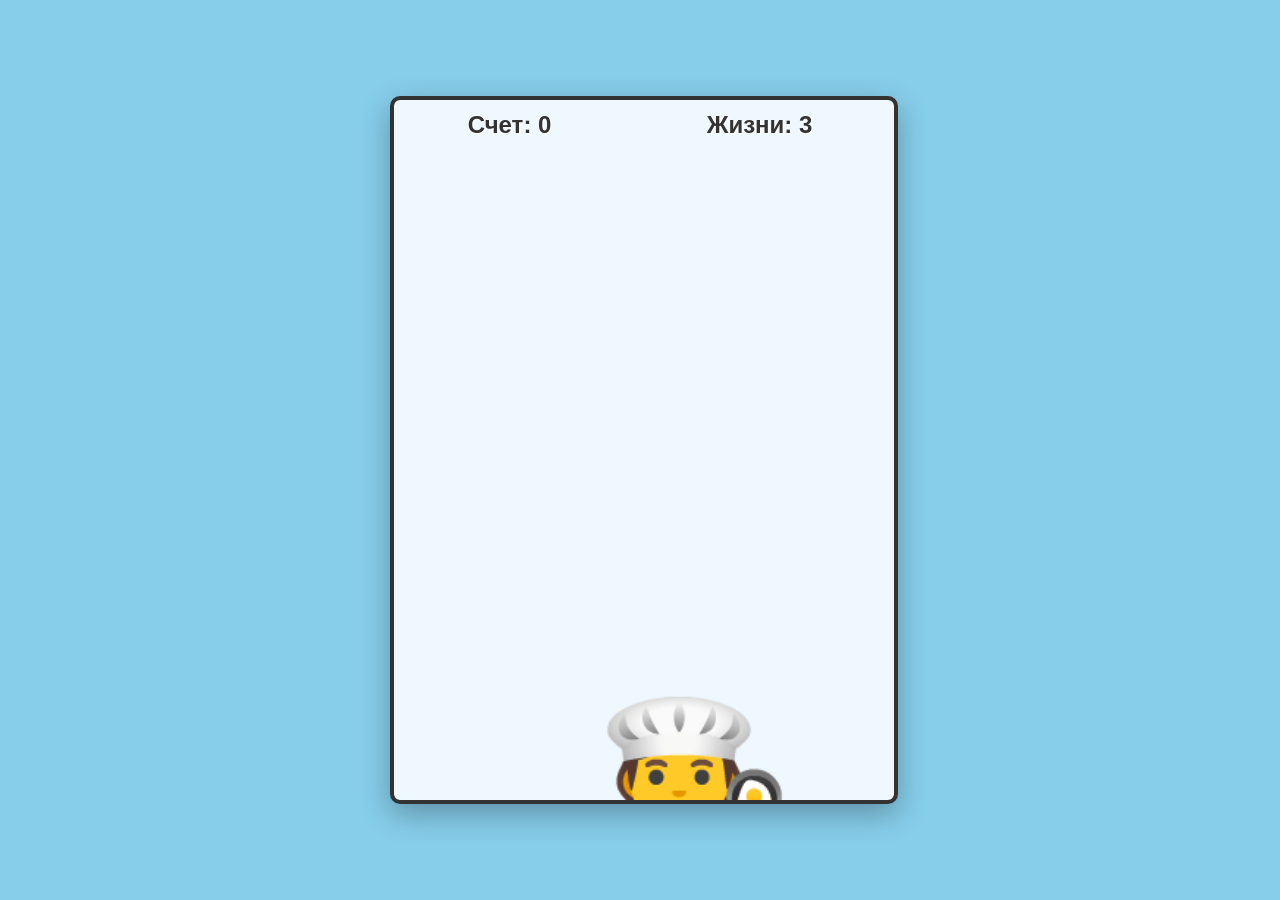
==== docs/index.html @ 3c694425 "Fix mobile viewport scaling for pizza game" ====
<!DOCTYPE html>
<html lang="ru">
<head>
    <meta charset="UTF-8">
    <meta name="viewport" content="width=device-width, initial-scale=1.0, viewport-fit=cover">
    <title>Ловец Пиццы 🍕</title>
    <style>
        body {
            margin: 0;
            padding: max(8px, env(safe-area-inset-top)) max(8px, env(safe-area-inset-right))
                max(8px, env(safe-area-inset-bottom)) max(8px, env(safe-area-inset-left));
            box-sizing: border-box;
            overflow: hidden;
            background-color: #87CEEB; /* Цвет неба */
            display: flex;
            justify-content: center;
            align-items: center;
            min-height: 100vh;
            min-height: 100dvh;
            font-family: 'Segoe UI', Tahoma, Geneva, Verdana, sans-serif;
        }
        #game-container {
            position: relative;
            width: min(calc(100vw - 16px), calc((100vh - 16px) * 500 / 700));
            max-width: 500px;
            max-height: calc(100vh - 16px);
        }
        @supports (height: 100dvh) {
            #game-container {
                width: min(calc(100vw - 16px), calc((100dvh - 16px) * 500 / 700));
                max-height: calc(100dvh - 16px);
            }
        }
        canvas {
            background-color: #f0f8ff;
            border: 4px solid #333;
            border-radius: 10px;
            box-shadow: 0 10px 30px rgba(0,0,0,0.3);
            display: block;
            width: 100%;
            height: auto;
            aspect-ratio: 500 / 700;
            touch-action: none;
        }
        #ui {
            position: absolute;
            top: 15px;
            width: 100%;
            display: flex;
            justify-content: space-around;
            font-size: 24px;
            font-weight: bold;
            color: #333;
            pointer-events: none;
            text-shadow: 1px 1px 2px white;
        }
    </style>
</head>
<body>

    <div id="game-container">
        <div id="ui">
            <div>Счет: <span id="score">0</span></div>
            <div>Жизни: <span id="lives">3</span></div>
        </div>
        <!-- Холст для отрисовки игры -->
        <canvas id="gameCanvas" width="500" height="700"></canvas>
    </div>

    <script>
        const canvas = document.getElementById('gameCanvas');
        const ctx = canvas.getContext('2d');
        const scoreElement = document.getElementById('score');
        const livesElement = document.getElementById('lives');

        /** Display scaling: internal buffer stays 500×700; map pointer X from CSS pixels to canvas X */
        function pointerToCanvasX(clientX) {
            const rect = canvas.getBoundingClientRect();
            return (clientX - rect.left) * (canvas.width / rect.width);
        }

        // Игровые переменные
        let score = 0;
        let lives = 3;
        let isGameOver = false;
        let frameCount = 0;
        let pizzaSpawnRate = 90; // Пицца появляется каждые 60 кадров

        // Игрок (повар)
        const player = {
            x: canvas.width / 2 - 35,
            y: canvas.height - 90,
            width: 170,
            height: 170,
            speed: 8,
            dx: 0
        };

        // Массив для хранения пицц
        const pizzas = [];

        // Функция создания новой пиццы
        function createPizza() {
            const size = 50;
            const x = Math.random() * (canvas.width - size);
            const speed = 3 + Math.random() * 4; // Случайная скорость падения
            pizzas.push({ x: x, y: -size, size: size, speed: speed });
        }

        // Отрисовка игрока
        function drawPlayer() {
            ctx.font = "160px Arial";
            ctx.textAlign = "center";
            ctx.textBaseline = "middle";
            ctx.fillText("🧑‍🍳", player.x + player.width/2, player.y + player.height/2);
        }

        // Отрисовка пицц
        function drawPizzas() {
            ctx.font = "40px Arial";
            ctx.textAlign = "center";
            ctx.textBaseline = "middle";
            pizzas.forEach(pizza => {
                ctx.fillText("💣", pizza.x + pizza.size/2, pizza.y + pizza.size/2);
            });
        }

        // Обновление логики игры
        function update() {
            if (isGameOver) return;

            // Движение игрока
            player.x += player.dx;
            
            // Ограничение выхода за края экрана
            if (player.x < 0) player.x = 0;
            if (player.x + player.width > canvas.width) player.x = canvas.width - player.width;

            // Спавн пицц
            frameCount++;
            if (frameCount % pizzaSpawnRate === 0) {
                createPizza();
                // Постепенно увеличиваем сложность (пиццы падают чаще)
                if (pizzaSpawnRate > 20) pizzaSpawnRate -= 1; 
            }

            // Обновление позиций пицц
            for (let i = pizzas.length - 1; i >= 0; i--) {
                let p = pizzas[i];
                p.y += p.speed;

                // Проверка столкновений (игрок поймал пиццу)
                if (p.x < player.x + player.width - 15 &&
                    p.x + p.size > player.x + 15 &&
                    p.y < player.y + player.height &&
                    p.y + p.size > player.y + 20) {
                    
                    score += 10;
                    scoreElement.innerText = score;
                    pizzas.splice(i, 1); // Удаляем пойманную пиццу
                    continue;
                }

                // Пицца упала на землю (промах)
                if (p.y > canvas.height) {
                    lives--;
                    livesElement.innerText = lives;
                    pizzas.splice(i, 1); // Удаляем упавшую пиццу
                    
                    if (lives <= 0) {
                        isGameOver = true;
                    }
                }
            }
        }

        // Отрисовка всех элементов на холсте
        function draw() {
            ctx.clearRect(0, 0, canvas.width, canvas.height);
            
            drawPlayer();
            drawPizzas();

            // Экран окончания игры
            if (isGameOver) {
                ctx.fillStyle = "rgba(0, 0, 0, 0.7)";
                ctx.fillRect(0, 0, canvas.width, canvas.height);
                
                ctx.fillStyle = "white";
                ctx.textAlign = "center";
                
                ctx.font = "bold 40px Arial";
                ctx.fillText("ИГРА ОКОНЧЕНА", canvas.width / 2, canvas.height / 2 - 20);
                
                ctx.font = "20px Arial";
                ctx.fillText(`Ваш итоговый счет: ${score}`, canvas.width / 2, canvas.height / 2 + 30);
                
                ctx.font = "16px Arial";
                ctx.fillText("Кликните по экрану, чтобы начать заново", canvas.width / 2, canvas.height / 2 + 80);
            }
        }

        // Главный игровой цикл
        function loop() {
            update();
            draw();
            if (!isGameOver) {
                requestAnimationFrame(loop);
            }
        }

        // --- УПРАВЛЕНИЕ ---

        // Клавиатура (стрелки и A/D)
        document.addEventListener('keydown', (e) => {
            if (e.key === 'ArrowLeft' || e.key === 'a' || e.key === 'A') player.dx = -player.speed;
            if (e.key === 'ArrowRight' || e.key === 'd' || e.key === 'D') player.dx = player.speed;
        });

        document.addEventListener('keyup', (e) => {
            if (e.key === 'ArrowLeft' || e.key === 'a' || e.key === 'A' || 
                e.key === 'ArrowRight' || e.key === 'd' || e.key === 'D') {
                player.dx = 0;
            }
        });

        // Мышь и сенсорный экран (для игры на телефоне или мышкой)
        canvas.addEventListener('mousemove', (e) => {
            const mouseX = pointerToCanvasX(e.clientX);
            player.x = mouseX - player.width / 2;
        });

        canvas.addEventListener('touchstart', (e) => {
            if (e.touches.length) {
                player.x = pointerToCanvasX(e.touches[0].clientX) - player.width / 2;
            }
        }, { passive: true });

        canvas.addEventListener('touchmove', (e) => {
            if (e.touches.length) {
                player.x = pointerToCanvasX(e.touches[0].clientX) - player.width / 2;
            }
            e.preventDefault();
        }, { passive: false });

        // Перезапуск игры по клику
        canvas.addEventListener('click', () => {
            if (isGameOver) {
                score = 0;
                lives = 3;
                pizzas.length = 0;
                pizzaSpawnRate = 60;
                isGameOver = false;
                scoreElement.innerText = score;
                livesElement.innerText = lives;
                loop();
            }
        });

        // Запуск игры
        loop();
    </script>
</body>
</html>
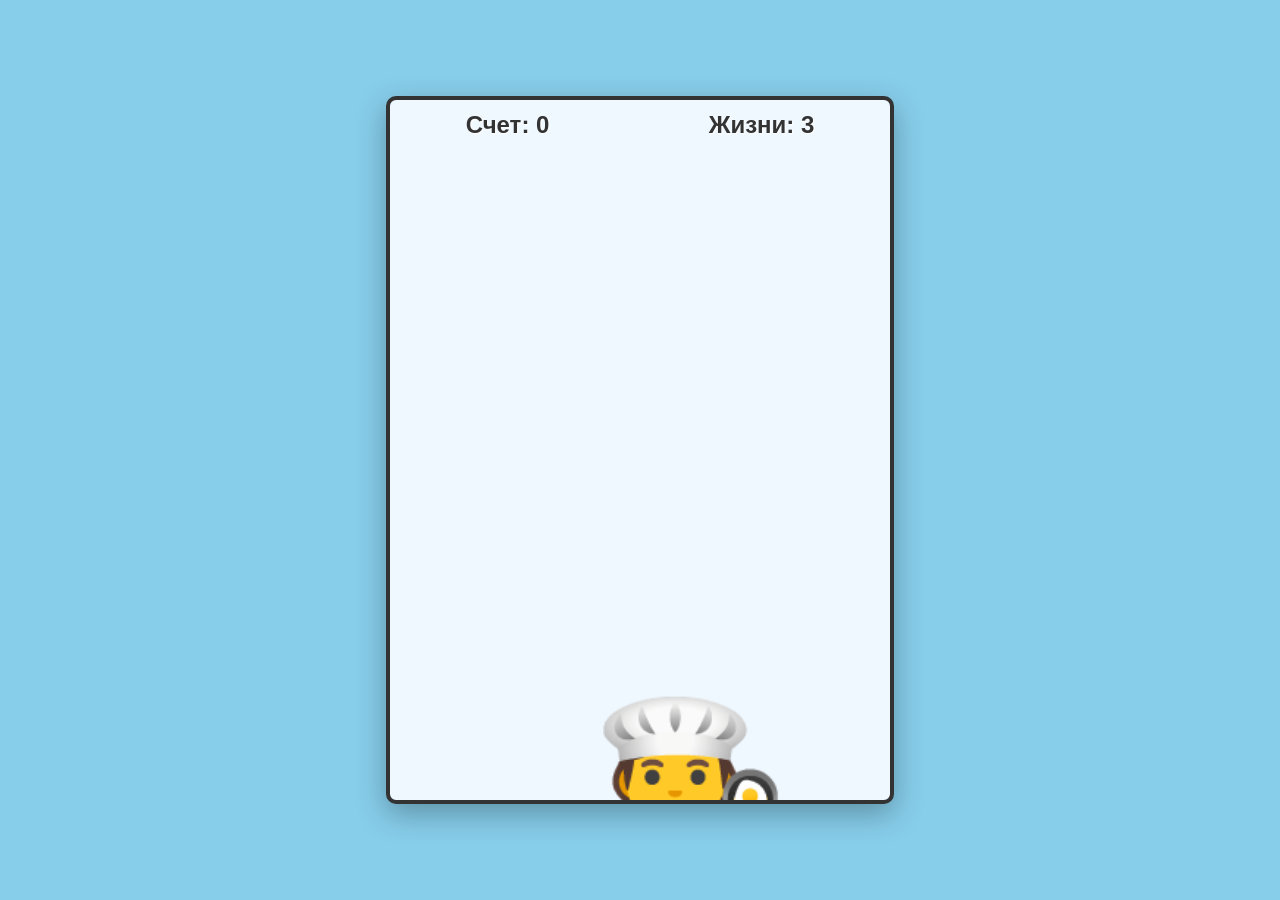
==== commit 3fffc67e: "Revert "Fix mobile viewport scaling for pizza game" This reverts commit 3c6944255cb5f7e4b4cf6def7fce" ====
--- a/docs/index.html
+++ b/docs/index.html
@@ -2,45 +2,27 @@
 <html lang="ru">
 <head>
     <meta charset="UTF-8">
-    <meta name="viewport" content="width=device-width, initial-scale=1.0, viewport-fit=cover">
+    <meta name="viewport" content="width=device-width, initial-scale=1.0">
     <title>Ловец Пиццы 🍕</title>
     <style>
         body {
             margin: 0;
-            padding: max(8px, env(safe-area-inset-top)) max(8px, env(safe-area-inset-right))
-                max(8px, env(safe-area-inset-bottom)) max(8px, env(safe-area-inset-left));
-            box-sizing: border-box;
+            padding: 0;
             overflow: hidden;
             background-color: #87CEEB; /* Цвет неба */
             display: flex;
             justify-content: center;
             align-items: center;
-            min-height: 100vh;
-            min-height: 100dvh;
+            height: 100vh;
             font-family: 'Segoe UI', Tahoma, Geneva, Verdana, sans-serif;
         }
         #game-container {
             position: relative;
-            width: min(calc(100vw - 16px), calc((100vh - 16px) * 500 / 700));
-            max-width: 500px;
-            max-height: calc(100vh - 16px);
-        }
-        @supports (height: 100dvh) {
-            #game-container {
-                width: min(calc(100vw - 16px), calc((100dvh - 16px) * 500 / 700));
-                max-height: calc(100dvh - 16px);
-            }
         }
         canvas {
             background-color: #f0f8ff;
             border: 4px solid #333;
-            border-radius: 10px;
-            box-shadow: 0 10px 30px rgba(0,0,0,0.3);
-            display: block;
-            width: 100%;
-            height: auto;
-            aspect-ratio: 500 / 700;
-            touch-action: none;
+            border-radius: 10px; box-shadow: 0 10px 30px rgba(0,0,0,0.3); display: block;
         }
         #ui {
             position: absolute;
@@ -73,12 +55,6 @@
         const scoreElement = document.getElementById('score');
         const livesElement = document.getElementById('lives');
 
-        /** Display scaling: internal buffer stays 500×700; map pointer X from CSS pixels to canvas X */
-        function pointerToCanvasX(clientX) {
-            const rect = canvas.getBoundingClientRect();
-            return (clientX - rect.left) * (canvas.width / rect.width);
-        }
-
         // Игровые переменные
         let score = 0;
         let lives = 3;
@@ -226,21 +202,16 @@
 
         // Мышь и сенсорный экран (для игры на телефоне или мышкой)
         canvas.addEventListener('mousemove', (e) => {
-            const mouseX = pointerToCanvasX(e.clientX);
+            const rect = canvas.getBoundingClientRect();
+            const mouseX = e.clientX - rect.left;
             player.x = mouseX - player.width / 2;
         });
 
-        canvas.addEventListener('touchstart', (e) => {
-            if (e.touches.length) {
-                player.x = pointerToCanvasX(e.touches[0].clientX) - player.width / 2;
-            }
-        }, { passive: true });
-
         canvas.addEventListener('touchmove', (e) => {
-            if (e.touches.length) {
-                player.x = pointerToCanvasX(e.touches[0].clientX) - player.width / 2;
-            }
-            e.preventDefault();
+            const rect = canvas.getBoundingClientRect();
+            const touchX = e.touches[0].clientX - rect.left;
+            player.x = touchX - player.width / 2;
+            e.preventDefault(); // Предотвращаем прокрутку экрана на телефоне
         }, { passive: false });
 
         // Перезапуск игры по клику
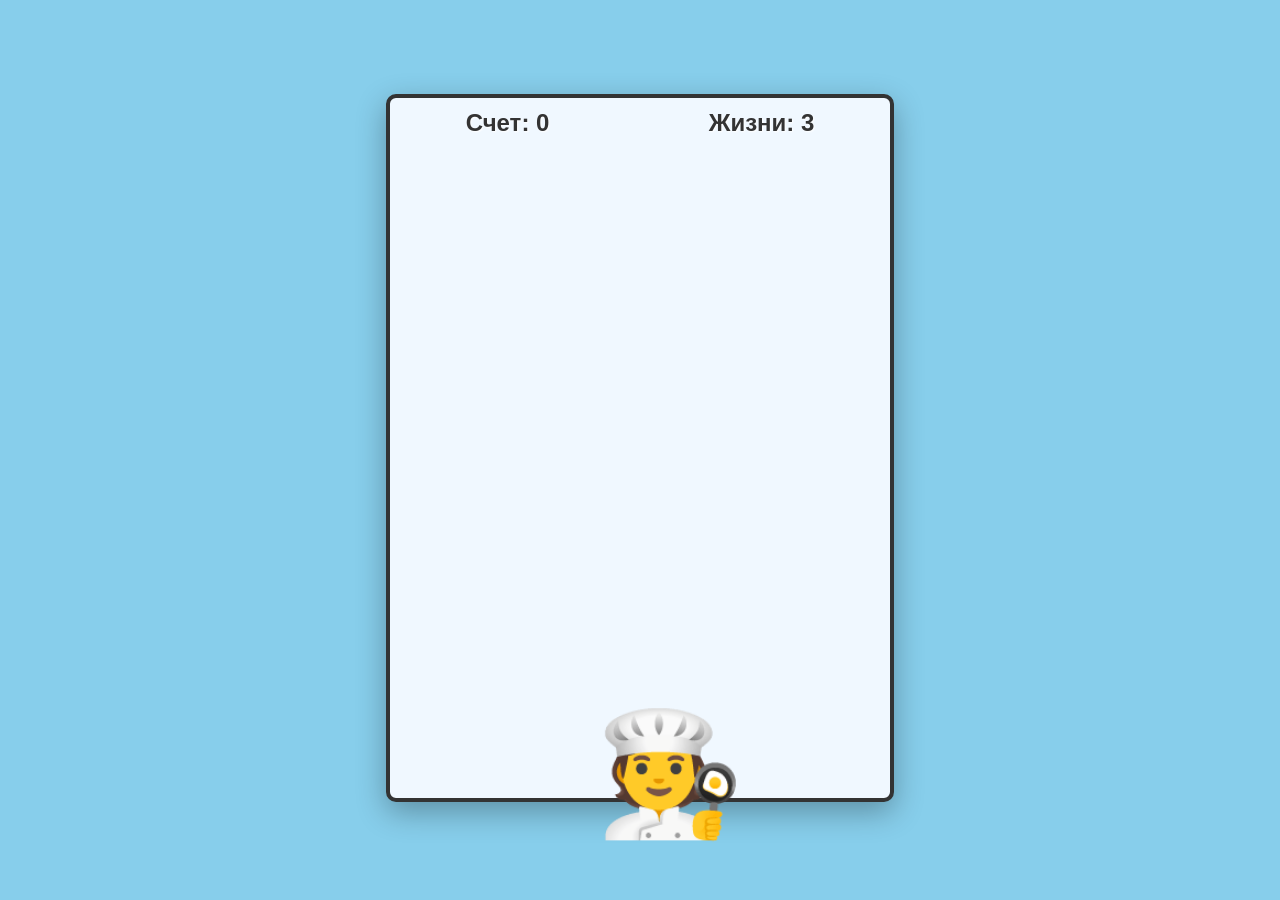
==== commit 2d320ce3: "docs: pizza game UI and gameplay tweaks" ====
--- a/docs/index.html
+++ b/docs/index.html
@@ -19,14 +19,38 @@
         #game-container {
             position: relative;
         }
+        /* Stacking: board 0 → canvas 1 → player 2 → HUD 3 */
+        .canvas-stack {
+            position: relative;
+            display: inline-block;
+            z-index: 0;
+        }
         canvas {
             background-color: #f0f8ff;
             border: 4px solid #333;
             border-radius: 10px; box-shadow: 0 10px 30px rgba(0,0,0,0.3); display: block;
+            position: relative;
+            z-index: 1;
+        }
+        #player-character {
+            position: absolute;
+            z-index: 2;
+            pointer-events: none;
+            display: flex;
+            align-items: center;
+            justify-content: center;
+            font-size: 120px;
+            line-height: 1;
+            /* align with canvas coordinate system (inside the border) */
+            margin: 0;
+            box-sizing: border-box;
         }
         #ui {
             position: absolute;
+            z-index: 3;
             top: 15px;
+            left: 0;
+            right: 0;
             width: 100%;
             display: flex;
             justify-content: space-around;
@@ -45,8 +69,11 @@
             <div>Счет: <span id="score">0</span></div>
             <div>Жизни: <span id="lives">3</span></div>
         </div>
-        <!-- Холст для отрисовки игры -->
-        <canvas id="gameCanvas" width="500" height="700"></canvas>
+        <div class="canvas-stack">
+            <!-- Холст для отрисовки игры -->
+            <canvas id="gameCanvas" width="500" height="700"></canvas>
+            <div id="player-character" aria-hidden="true">🧑‍🍳</div>
+        </div>
     </div>
 
     <script>
@@ -54,6 +81,8 @@
         const ctx = canvas.getContext('2d');
         const scoreElement = document.getElementById('score');
         const livesElement = document.getElementById('lives');
+        const playerCharacterEl = document.getElementById('player-character');
+        const canvasBorder = 4; /* matches canvas border width in CSS */
 
         // Игровые переменные
         let score = 0;
@@ -66,8 +95,8 @@
         const player = {
             x: canvas.width / 2 - 35,
             y: canvas.height - 90,
-            width: 170,
-            height: 170,
+            width: 130,
+            height: 130,
             speed: 8,
             dx: 0
         };
@@ -83,12 +112,13 @@
             pizzas.push({ x: x, y: -size, size: size, speed: speed });
         }
 
-        // Отрисовка игрока
-        function drawPlayer() {
-            ctx.font = "160px Arial";
-            ctx.textAlign = "center";
-            ctx.textBaseline = "middle";
-            ctx.fillText("🧑‍🍳", player.x + player.width/2, player.y + player.height/2);
+        // Персонаж в DOM-слое (z-index выше холста), позиция совпадает с hitbox игрока
+        function syncPlayerCharacterDom() {
+            playerCharacterEl.style.left = `${canvasBorder + player.x}px`;
+            playerCharacterEl.style.top = `${canvasBorder + player.y}px`;
+            playerCharacterEl.style.width = `${player.width}px`;
+            playerCharacterEl.style.height = `${player.height}px`;
+            playerCharacterEl.style.visibility = isGameOver ? 'hidden' : 'visible';
         }
 
         // Отрисовка пицц
@@ -97,7 +127,7 @@
             ctx.textAlign = "center";
             ctx.textBaseline = "middle";
             pizzas.forEach(pizza => {
-                ctx.fillText("💣", pizza.x + pizza.size/2, pizza.y + pizza.size/2);
+                ctx.fillText("🍕", pizza.x + pizza.size/2, pizza.y + pizza.size/2);
             });
         }
 
@@ -145,6 +175,7 @@
                     
                     if (lives <= 0) {
                         isGameOver = true;
+                        pizzaSpawnRate = 90;
                     }
                 }
             }
@@ -153,9 +184,9 @@
         // Отрисовка всех элементов на холсте
         function draw() {
             ctx.clearRect(0, 0, canvas.width, canvas.height);
-            
-            drawPlayer();
+
             drawPizzas();
+            syncPlayerCharacterDom();
 
             // Экран окончания игры
             if (isGameOver) {
@@ -220,7 +251,7 @@
                 score = 0;
                 lives = 3;
                 pizzas.length = 0;
-                pizzaSpawnRate = 60;
+                pizzaSpawnRate = 90;
                 isGameOver = false;
                 scoreElement.innerText = score;
                 livesElement.innerText = lives;
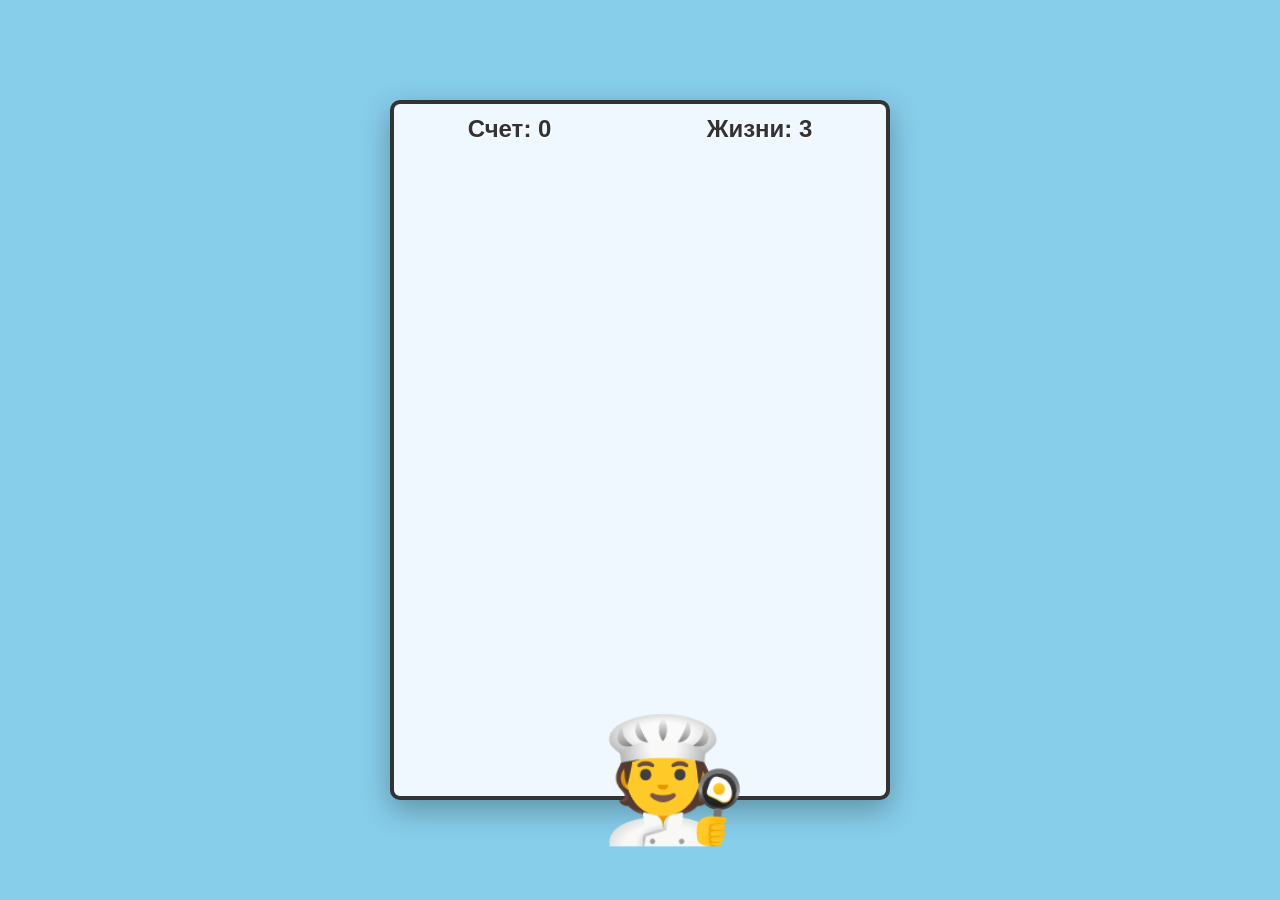
==== commit f7021eed: "docs: fit pizza game frame on mobile with safe padding" ====
--- a/docs/index.html
+++ b/docs/index.html
@@ -5,32 +5,65 @@
     <meta name="viewport" content="width=device-width, initial-scale=1.0">
     <title>Ловец Пиццы 🍕</title>
     <style>
+        :root {
+            --frame-pad-x: 16px;
+            --frame-pad-y: 16px;
+            --frame-hud-gap: 88px; /* HUD + breathing room above canvas */
+        }
+        html {
+            box-sizing: border-box;
+        }
+        *, *::before, *::after {
+            box-sizing: inherit;
+        }
         body {
             margin: 0;
-            padding: 0;
-            overflow: hidden;
+            padding: max(var(--frame-pad-y), env(safe-area-inset-top, 0px))
+                     max(var(--frame-pad-x), env(safe-area-inset-right, 0px))
+                     max(var(--frame-pad-y), env(safe-area-inset-bottom, 0px))
+                     max(var(--frame-pad-x), env(safe-area-inset-left, 0px));
+            overflow-x: hidden;
+            overflow-y: auto;
             background-color: #87CEEB; /* Цвет неба */
             display: flex;
             justify-content: center;
             align-items: center;
-            height: 100vh;
+            min-height: 100dvh;
+            min-height: 100svh;
             font-family: 'Segoe UI', Tahoma, Geneva, Verdana, sans-serif;
         }
         #game-container {
             position: relative;
+            width: 100%;
+            max-width: min(500px, 100%);
+            display: flex;
+            flex-direction: column;
+            align-items: center;
         }
         /* Stacking: board 0 → canvas 1 → player 2 → HUD 3 */
         .canvas-stack {
             position: relative;
-            display: inline-block;
             z-index: 0;
+            width: min(
+                500px,
+                100%,
+                calc((min(100dvh, 100svh) - var(--frame-hud-gap) - 2 * var(--frame-pad-y)) * 500 / 700)
+            );
+            aspect-ratio: 500 / 700;
+            max-width: 100%;
         }
         canvas {
             background-color: #f0f8ff;
             border: 4px solid #333;
-            border-radius: 10px; box-shadow: 0 10px 30px rgba(0,0,0,0.3); display: block;
+            border-radius: 10px;
+            box-shadow: 0 10px 30px rgba(0,0,0,0.3);
+            display: block;
             position: relative;
             z-index: 1;
+            width: 100%;
+            height: 100%;
+            box-sizing: border-box;
+            touch-action: none;
         }
         #player-character {
             position: absolute;
@@ -106,24 +139,39 @@
 
         // Функция создания новой пиццы
         function createPizza() {
-            const size = 50;
+            const size = 80;
             const x = Math.random() * (canvas.width - size);
             const speed = 3 + Math.random() * 4; // Случайная скорость падения
             pizzas.push({ x: x, y: -size, size: size, speed: speed });
         }
 
+        function canvasDisplayScale() {
+            const rect = canvas.getBoundingClientRect();
+            return {
+                sx: rect.width / canvas.width,
+                sy: rect.height / canvas.height
+            };
+        }
+
+        function clientXToCanvasX(clientX) {
+            const rect = canvas.getBoundingClientRect();
+            return ((clientX - rect.left) / rect.width) * canvas.width;
+        }
+
         // Персонаж в DOM-слое (z-index выше холста), позиция совпадает с hitbox игрока
         function syncPlayerCharacterDom() {
-            playerCharacterEl.style.left = `${canvasBorder + player.x}px`;
-            playerCharacterEl.style.top = `${canvasBorder + player.y}px`;
-            playerCharacterEl.style.width = `${player.width}px`;
-            playerCharacterEl.style.height = `${player.height}px`;
+            const { sx, sy } = canvasDisplayScale();
+            playerCharacterEl.style.left = `${(canvasBorder + player.x) * sx}px`;
+            playerCharacterEl.style.top = `${(canvasBorder + player.y) * sy}px`;
+            playerCharacterEl.style.width = `${player.width * sx}px`;
+            playerCharacterEl.style.height = `${player.height * sy}px`;
+            playerCharacterEl.style.fontSize = `${Math.round(120 * Math.min(sx, sy))}px`;
             playerCharacterEl.style.visibility = isGameOver ? 'hidden' : 'visible';
         }
 
         // Отрисовка пицц
         function drawPizzas() {
-            ctx.font = "40px Arial";
+            ctx.font = "70px Arial";
             ctx.textAlign = "center";
             ctx.textBaseline = "middle";
             pizzas.forEach(pizza => {
@@ -233,14 +281,12 @@
 
         // Мышь и сенсорный экран (для игры на телефоне или мышкой)
         canvas.addEventListener('mousemove', (e) => {
-            const rect = canvas.getBoundingClientRect();
-            const mouseX = e.clientX - rect.left;
+            const mouseX = clientXToCanvasX(e.clientX);
             player.x = mouseX - player.width / 2;
         });
 
         canvas.addEventListener('touchmove', (e) => {
-            const rect = canvas.getBoundingClientRect();
-            const touchX = e.touches[0].clientX - rect.left;
+            const touchX = clientXToCanvasX(e.touches[0].clientX);
             player.x = touchX - player.width / 2;
             e.preventDefault(); // Предотвращаем прокрутку экрана на телефоне
         }, { passive: false });
@@ -260,6 +306,7 @@
         });
 
         // Запуск игры
+        window.addEventListener('resize', syncPlayerCharacterDom);
         loop();
     </script>
 </body>
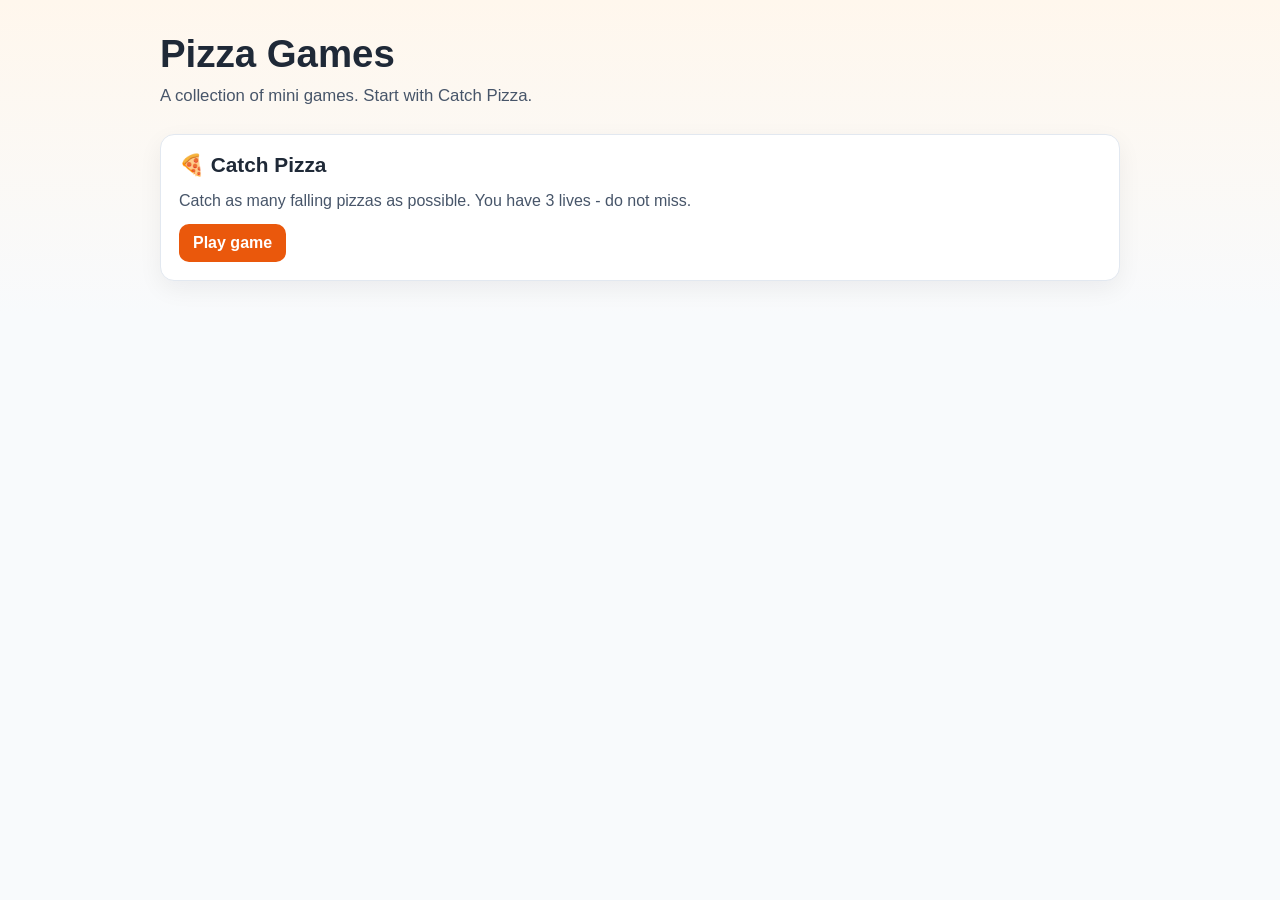
==== commit 4930b06e: "Add landing page, games under docs/games, chrome assets, and Cursor commit rules" ====
--- a/docs/index.html
+++ b/docs/index.html
@@ -1,313 +1,113 @@
 <!DOCTYPE html>
-<html lang="ru">
+<html lang="en">
 <head>
     <meta charset="UTF-8">
     <meta name="viewport" content="width=device-width, initial-scale=1.0">
-    <title>Ловец Пиццы 🍕</title>
+    <title>Pizza Games</title>
     <style>
         :root {
-            --frame-pad-x: 16px;
-            --frame-pad-y: 16px;
-            --frame-hud-gap: 88px; /* HUD + breathing room above canvas */
+            --bg: #f8fafc;
+            --text: #1f2937;
+            --muted: #475569;
+            --card-bg: #ffffff;
+            --card-border: #e2e8f0;
+            --accent: #ea580c;
+            --accent-dark: #c2410c;
         }
-        html {
+
+        * {
             box-sizing: border-box;
         }
-        *, *::before, *::after {
-            box-sizing: inherit;
-        }
+
         body {
             margin: 0;
-            padding: max(var(--frame-pad-y), env(safe-area-inset-top, 0px))
-                     max(var(--frame-pad-x), env(safe-area-inset-right, 0px))
-                     max(var(--frame-pad-y), env(safe-area-inset-bottom, 0px))
-                     max(var(--frame-pad-x), env(safe-area-inset-left, 0px));
-            overflow-x: hidden;
-            overflow-y: auto;
-            background-color: #87CEEB; /* Цвет неба */
-            display: flex;
-            justify-content: center;
-            align-items: center;
-            min-height: 100dvh;
-            min-height: 100svh;
+            min-height: 100vh;
+            background: linear-gradient(180deg, #fff7ed 0%, var(--bg) 35%);
+            color: var(--text);
             font-family: 'Segoe UI', Tahoma, Geneva, Verdana, sans-serif;
+            padding: 32px 16px;
         }
-        #game-container {
-            position: relative;
-            width: 100%;
-            max-width: min(500px, 100%);
+
+        .page {
+            width: min(960px, 100%);
+            margin: 0 auto;
+        }
+
+        h1 {
+            margin: 0;
+            font-size: clamp(2rem, 3vw, 2.6rem);
+        }
+
+        .subtitle {
+            margin-top: 10px;
+            color: var(--muted);
+            font-size: 1.05rem;
+        }
+
+        .games-grid {
+            margin-top: 28px;
+            display: grid;
+            grid-template-columns: repeat(auto-fit, minmax(240px, 1fr));
+            gap: 16px;
+        }
+
+        .game-card {
+            background: var(--card-bg);
+            border: 1px solid var(--card-border);
+            border-radius: 14px;
+            padding: 18px;
+            box-shadow: 0 8px 24px rgba(15, 23, 42, 0.06);
             display: flex;
             flex-direction: column;
-            align-items: center;
+            gap: 12px;
         }
-        /* Stacking: board 0 → canvas 1 → player 2 → HUD 3 */
-        .canvas-stack {
-            position: relative;
-            z-index: 0;
-            width: min(
-                500px,
-                100%,
-                calc((min(100dvh, 100svh) - var(--frame-hud-gap) - 2 * var(--frame-pad-y)) * 500 / 700)
-            );
-            aspect-ratio: 500 / 700;
-            max-width: 100%;
-        }
-        canvas {
-            background-color: #f0f8ff;
-            border: 4px solid #333;
-            border-radius: 10px;
-            box-shadow: 0 10px 30px rgba(0,0,0,0.3);
-            display: block;
-            position: relative;
-            z-index: 1;
-            width: 100%;
-            height: 100%;
-            box-sizing: border-box;
-            touch-action: none;
-        }
-        #player-character {
-            position: absolute;
-            z-index: 2;
-            pointer-events: none;
+
+        .game-title {
+            margin: 0;
+            font-size: 1.3rem;
             display: flex;
             align-items: center;
-            justify-content: center;
-            font-size: 120px;
-            line-height: 1;
-            /* align with canvas coordinate system (inside the border) */
+            gap: 8px;
+        }
+
+        .game-desc {
             margin: 0;
-            box-sizing: border-box;
+            color: var(--muted);
+            line-height: 1.45;
         }
-        #ui {
-            position: absolute;
-            z-index: 3;
-            top: 15px;
-            left: 0;
-            right: 0;
-            width: 100%;
-            display: flex;
-            justify-content: space-around;
-            font-size: 24px;
-            font-weight: bold;
-            color: #333;
-            pointer-events: none;
-            text-shadow: 1px 1px 2px white;
+
+        .play-link {
+            margin-top: auto;
+            width: fit-content;
+            text-decoration: none;
+            background: var(--accent);
+            color: #fff;
+            padding: 10px 14px;
+            border-radius: 10px;
+            font-weight: 600;
+            transition: background-color 0.15s ease-in-out;
+        }
+
+        .play-link:hover,
+        .play-link:focus-visible {
+            background: var(--accent-dark);
         }
     </style>
 </head>
 <body>
+    <main class="page">
+        <h1>Pizza Games</h1>
+        <p class="subtitle">A collection of mini games. Start with Catch Pizza.</p>
 
-    <div id="game-container">
-        <div id="ui">
-            <div>Счет: <span id="score">0</span></div>
-            <div>Жизни: <span id="lives">3</span></div>
-        </div>
-        <div class="canvas-stack">
-            <!-- Холст для отрисовки игры -->
-            <canvas id="gameCanvas" width="500" height="700"></canvas>
-            <div id="player-character" aria-hidden="true">🧑‍🍳</div>
-        </div>
-    </div>
-
-    <script>
-        const canvas = document.getElementById('gameCanvas');
-        const ctx = canvas.getContext('2d');
-        const scoreElement = document.getElementById('score');
-        const livesElement = document.getElementById('lives');
-        const playerCharacterEl = document.getElementById('player-character');
-        const canvasBorder = 4; /* matches canvas border width in CSS */
-
-        // Игровые переменные
-        let score = 0;
-        let lives = 3;
-        let isGameOver = false;
-        let frameCount = 0;
-        let pizzaSpawnRate = 90; // Пицца появляется каждые 60 кадров
-
-        // Игрок (повар)
-        const player = {
-            x: canvas.width / 2 - 35,
-            y: canvas.height - 90,
-            width: 130,
-            height: 130,
-            speed: 8,
-            dx: 0
-        };
-
-        // Массив для хранения пицц
-        const pizzas = [];
-
-        // Функция создания новой пиццы
-        function createPizza() {
-            const size = 80;
-            const x = Math.random() * (canvas.width - size);
-            const speed = 3 + Math.random() * 4; // Случайная скорость падения
-            pizzas.push({ x: x, y: -size, size: size, speed: speed });
-        }
-
-        function canvasDisplayScale() {
-            const rect = canvas.getBoundingClientRect();
-            return {
-                sx: rect.width / canvas.width,
-                sy: rect.height / canvas.height
-            };
-        }
-
-        function clientXToCanvasX(clientX) {
-            const rect = canvas.getBoundingClientRect();
-            return ((clientX - rect.left) / rect.width) * canvas.width;
-        }
-
-        // Персонаж в DOM-слое (z-index выше холста), позиция совпадает с hitbox игрока
-        function syncPlayerCharacterDom() {
-            const { sx, sy } = canvasDisplayScale();
-            playerCharacterEl.style.left = `${(canvasBorder + player.x) * sx}px`;
-            playerCharacterEl.style.top = `${(canvasBorder + player.y) * sy}px`;
-            playerCharacterEl.style.width = `${player.width * sx}px`;
-            playerCharacterEl.style.height = `${player.height * sy}px`;
-            playerCharacterEl.style.fontSize = `${Math.round(120 * Math.min(sx, sy))}px`;
-            playerCharacterEl.style.visibility = isGameOver ? 'hidden' : 'visible';
-        }
-
-        // Отрисовка пицц
-        function drawPizzas() {
-            ctx.font = "70px Arial";
-            ctx.textAlign = "center";
-            ctx.textBaseline = "middle";
-            pizzas.forEach(pizza => {
-                ctx.fillText("🍕", pizza.x + pizza.size/2, pizza.y + pizza.size/2);
-            });
-        }
-
-        // Обновление логики игры
-        function update() {
-            if (isGameOver) return;
-
-            // Движение игрока
-            player.x += player.dx;
-            
-            // Ограничение выхода за края экрана
-            if (player.x < 0) player.x = 0;
-            if (player.x + player.width > canvas.width) player.x = canvas.width - player.width;
-
-            // Спавн пицц
-            frameCount++;
-            if (frameCount % pizzaSpawnRate === 0) {
-                createPizza();
-                // Постепенно увеличиваем сложность (пиццы падают чаще)
-                if (pizzaSpawnRate > 20) pizzaSpawnRate -= 1; 
-            }
-
-            // Обновление позиций пицц
-            for (let i = pizzas.length - 1; i >= 0; i--) {
-                let p = pizzas[i];
-                p.y += p.speed;
-
-                // Проверка столкновений (игрок поймал пиццу)
-                if (p.x < player.x + player.width - 15 &&
-                    p.x + p.size > player.x + 15 &&
-                    p.y < player.y + player.height &&
-                    p.y + p.size > player.y + 20) {
-                    
-                    score += 10;
-                    scoreElement.innerText = score;
-                    pizzas.splice(i, 1); // Удаляем пойманную пиццу
-                    continue;
-                }
-
-                // Пицца упала на землю (промах)
-                if (p.y > canvas.height) {
-                    lives--;
-                    livesElement.innerText = lives;
-                    pizzas.splice(i, 1); // Удаляем упавшую пиццу
-                    
-                    if (lives <= 0) {
-                        isGameOver = true;
-                        pizzaSpawnRate = 90;
-                    }
-                }
-            }
-        }
-
-        // Отрисовка всех элементов на холсте
-        function draw() {
-            ctx.clearRect(0, 0, canvas.width, canvas.height);
-
-            drawPizzas();
-            syncPlayerCharacterDom();
-
-            // Экран окончания игры
-            if (isGameOver) {
-                ctx.fillStyle = "rgba(0, 0, 0, 0.7)";
-                ctx.fillRect(0, 0, canvas.width, canvas.height);
-                
-                ctx.fillStyle = "white";
-                ctx.textAlign = "center";
-                
-                ctx.font = "bold 40px Arial";
-                ctx.fillText("ИГРА ОКОНЧЕНА", canvas.width / 2, canvas.height / 2 - 20);
-                
-                ctx.font = "20px Arial";
-                ctx.fillText(`Ваш итоговый счет: ${score}`, canvas.width / 2, canvas.height / 2 + 30);
-                
-                ctx.font = "16px Arial";
-                ctx.fillText("Кликните по экрану, чтобы начать заново", canvas.width / 2, canvas.height / 2 + 80);
-            }
-        }
-
-        // Главный игровой цикл
-        function loop() {
-            update();
-            draw();
-            if (!isGameOver) {
-                requestAnimationFrame(loop);
-            }
-        }
-
-        // --- УПРАВЛЕНИЕ ---
-
-        // Клавиатура (стрелки и A/D)
-        document.addEventListener('keydown', (e) => {
-            if (e.key === 'ArrowLeft' || e.key === 'a' || e.key === 'A') player.dx = -player.speed;
-            if (e.key === 'ArrowRight' || e.key === 'd' || e.key === 'D') player.dx = player.speed;
-        });
-
-        document.addEventListener('keyup', (e) => {
-            if (e.key === 'ArrowLeft' || e.key === 'a' || e.key === 'A' || 
-                e.key === 'ArrowRight' || e.key === 'd' || e.key === 'D') {
-                player.dx = 0;
-            }
-        });
-
-        // Мышь и сенсорный экран (для игры на телефоне или мышкой)
-        canvas.addEventListener('mousemove', (e) => {
-            const mouseX = clientXToCanvasX(e.clientX);
-            player.x = mouseX - player.width / 2;
-        });
-
-        canvas.addEventListener('touchmove', (e) => {
-            const touchX = clientXToCanvasX(e.touches[0].clientX);
-            player.x = touchX - player.width / 2;
-            e.preventDefault(); // Предотвращаем прокрутку экрана на телефоне
-        }, { passive: false });
-
-        // Перезапуск игры по клику
-        canvas.addEventListener('click', () => {
-            if (isGameOver) {
-                score = 0;
-                lives = 3;
-                pizzas.length = 0;
-                pizzaSpawnRate = 90;
-                isGameOver = false;
-                scoreElement.innerText = score;
-                livesElement.innerText = lives;
-                loop();
-            }
-        });
-
-        // Запуск игры
-        window.addEventListener('resize', syncPlayerCharacterDom);
-        loop();
-    </script>
+        <section class="games-grid" aria-label="Mini games library">
+            <article class="game-card">
+                <h2 class="game-title">🍕 Catch Pizza</h2>
+                <p class="game-desc">
+                    Catch as many falling pizzas as possible. You have 3 lives - do not miss.
+                </p>
+                <a class="play-link" href="./games/catch-pizzas/index.html">Play game</a>
+            </article>
+        </section>
+    </main>
 </body>
 </html>
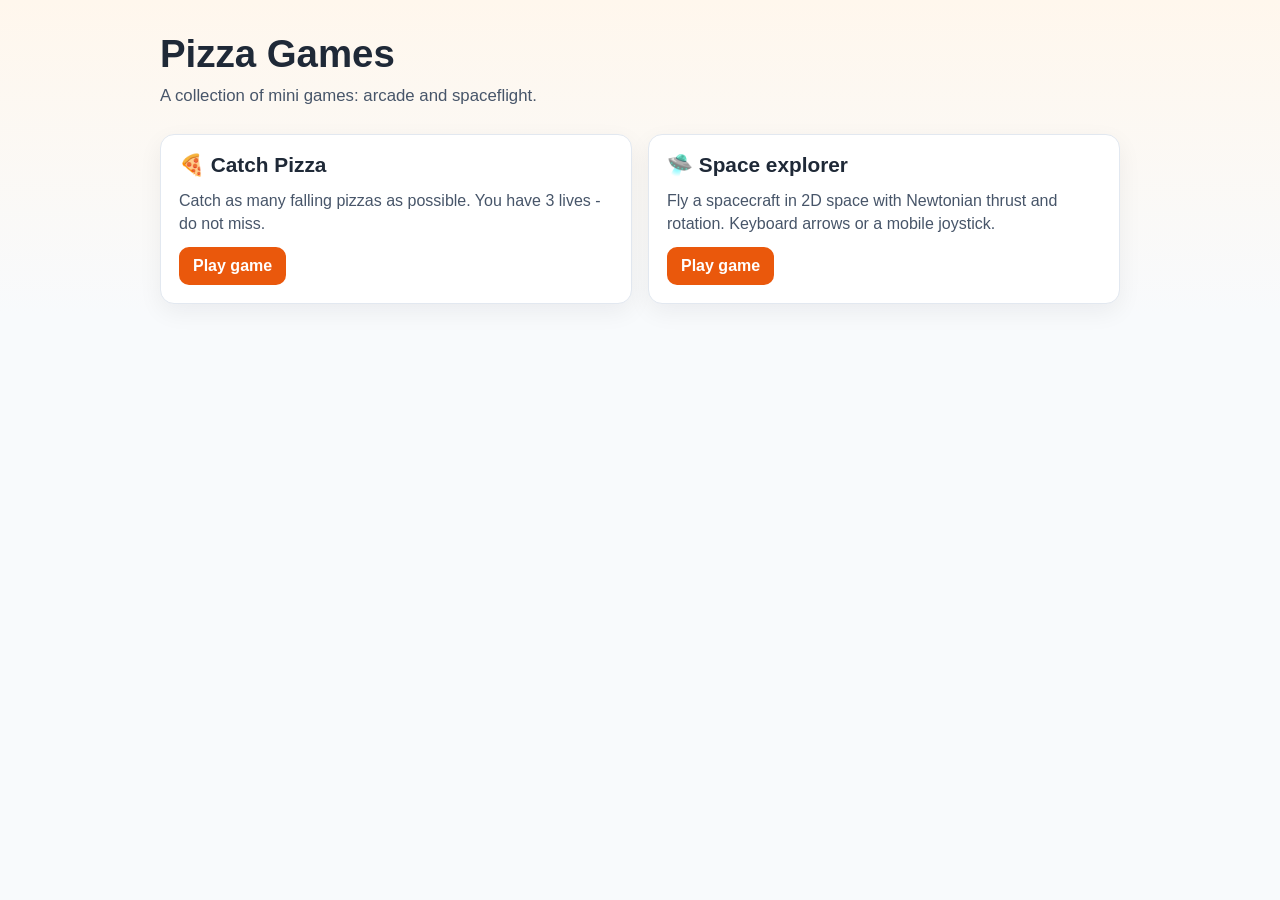
==== commit 8230e447: "Add Space Explorer mini game and link it from the docs index" ====
--- a/docs/index.html
+++ b/docs/index.html
@@ -97,7 +97,7 @@
 <body>
     <main class="page">
         <h1>Pizza Games</h1>
-        <p class="subtitle">A collection of mini games. Start with Catch Pizza.</p>
+        <p class="subtitle">A collection of mini games: arcade and spaceflight.</p>
 
         <section class="games-grid" aria-label="Mini games library">
             <article class="game-card">
@@ -107,6 +107,13 @@
                 </p>
                 <a class="play-link" href="./games/catch-pizzas/index.html">Play game</a>
             </article>
+            <article class="game-card">
+                <h2 class="game-title">🛸 Space explorer</h2>
+                <p class="game-desc">
+                    Fly a spacecraft in 2D space with Newtonian thrust and rotation. Keyboard arrows or a mobile joystick.
+                </p>
+                <a class="play-link" href="./games/space-explorer/index.html">Play game</a>
+            </article>
         </section>
     </main>
 </body>
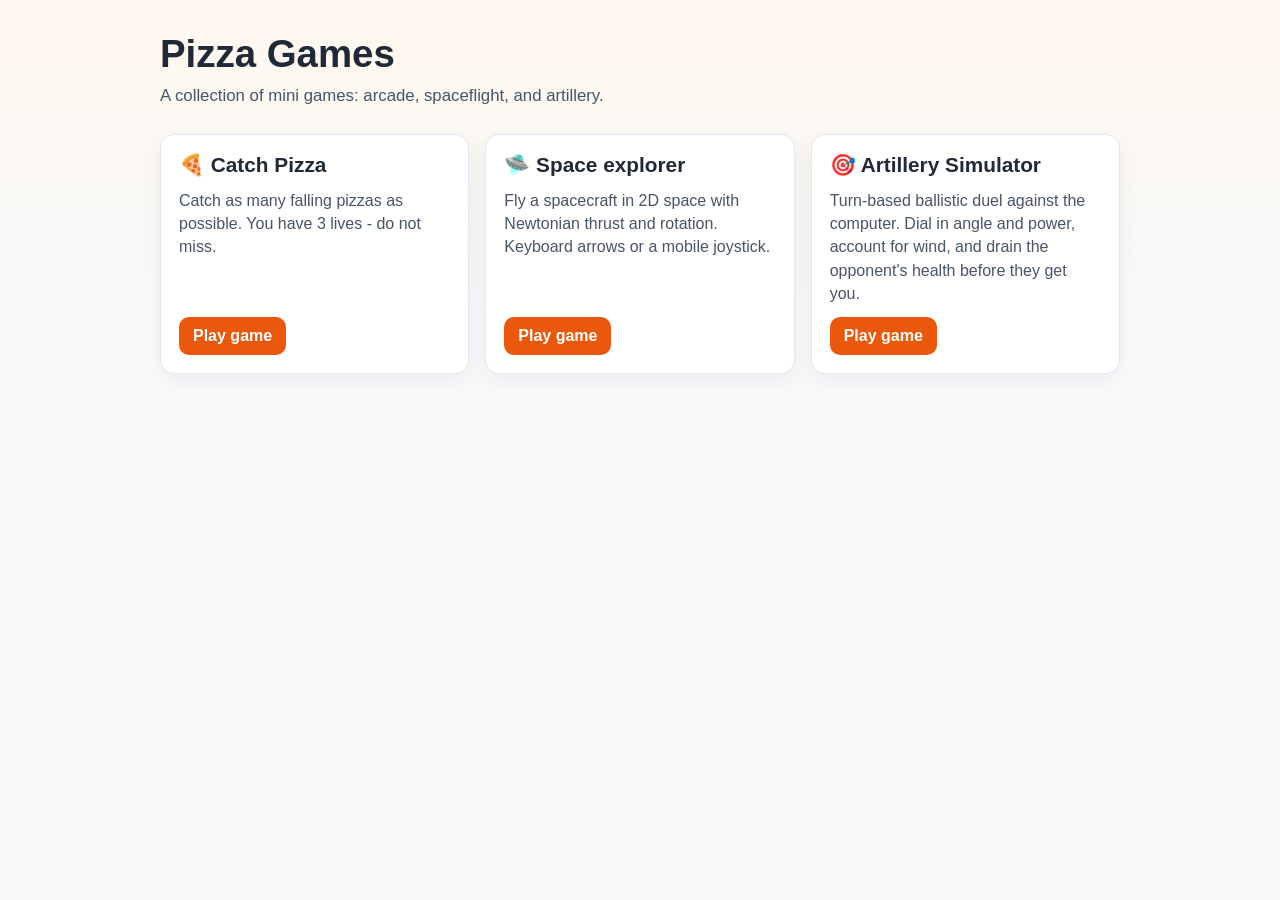
==== commit dba78f7d: "Space speed increased" ====
--- a/docs/index.html
+++ b/docs/index.html
@@ -97,7 +97,7 @@
 <body>
     <main class="page">
         <h1>Pizza Games</h1>
-        <p class="subtitle">A collection of mini games: arcade and spaceflight.</p>
+        <p class="subtitle">A collection of mini games: arcade, spaceflight, and artillery.</p>
 
         <section class="games-grid" aria-label="Mini games library">
             <article class="game-card">
@@ -114,6 +114,13 @@
                 </p>
                 <a class="play-link" href="./games/space-explorer/index.html">Play game</a>
             </article>
+            <article class="game-card">
+                <h2 class="game-title">🎯 Artillery Simulator</h2>
+                <p class="game-desc">
+                    Turn-based ballistic duel against the computer. Dial in angle and power, account for wind, and drain the opponent's health before they get you.
+                </p>
+                <a class="play-link" href="./games/artillery-simulator/index.html">Play game</a>
+            </article>
         </section>
     </main>
 </body>
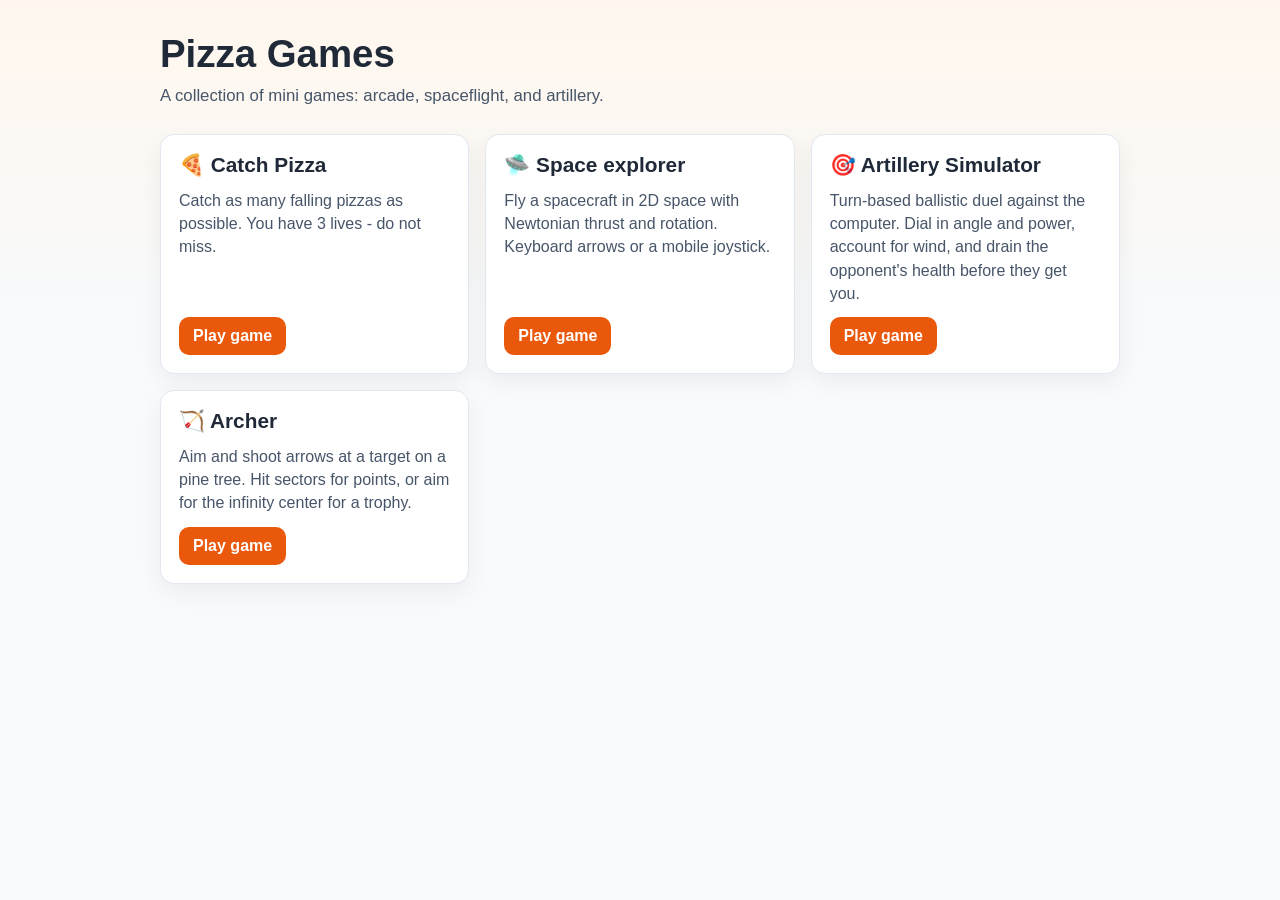
==== commit 18b4fd48: "feat: add Archer game with 3D effects, wind mechanics, and mobile joystick" ====
--- a/docs/index.html
+++ b/docs/index.html
@@ -121,6 +121,13 @@
                 </p>
                 <a class="play-link" href="./games/artillery-simulator/index.html">Play game</a>
             </article>
+            <article class="game-card">
+                <h2 class="game-title">🏹 Archer</h2>
+                <p class="game-desc">
+                    Aim and shoot arrows at a target on a pine tree. Hit sectors for points, or aim for the infinity center for a trophy.
+                </p>
+                <a class="play-link" href="./games/archer/index.html">Play game</a>
+            </article>
         </section>
     </main>
 </body>
